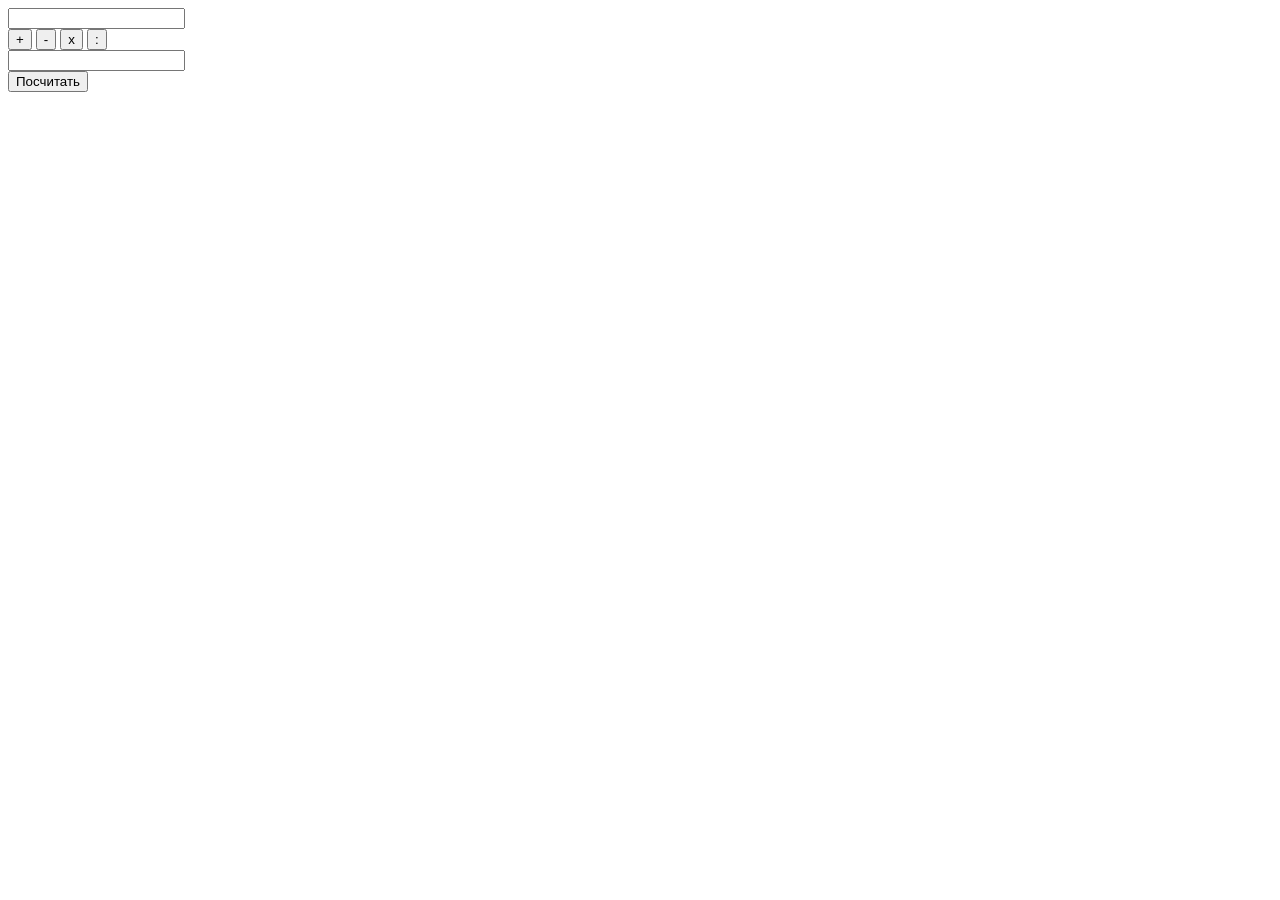
==== calc2.html @ e4fce2a7 "2.0 calc" ====
<!doctype html>
<html>
  <head>
    <meta charset="utf-8" />
    <meta http-equiv="X-UA-Compatible" content="IE=edge" />
    <title>хуятина</title>
    <meta name="viewport" content="width=device-width, initial-scale=1" />
    <link rel="stylesheet" type="text/css" media="screen" href="styles.css" />
  </head>
  <body>
    <script src="app.js"></script>
    <input id="num1" />
    <div id="operatorsBTN">
      <button id="plus" onclick="op = '+'">+</button>
      <button id="minus" onclick="op = '-'">-</button>
      <button id="times" onclick="op = '*'">x</button>
      <button id="divide" onclick="op = ':'">:</button>
    </div>
    <input id="num2" />
    <br />
    <button id="itog" onclick="func()">Посчитать</button>
    <p id="result"></p>
  </body>
</html>
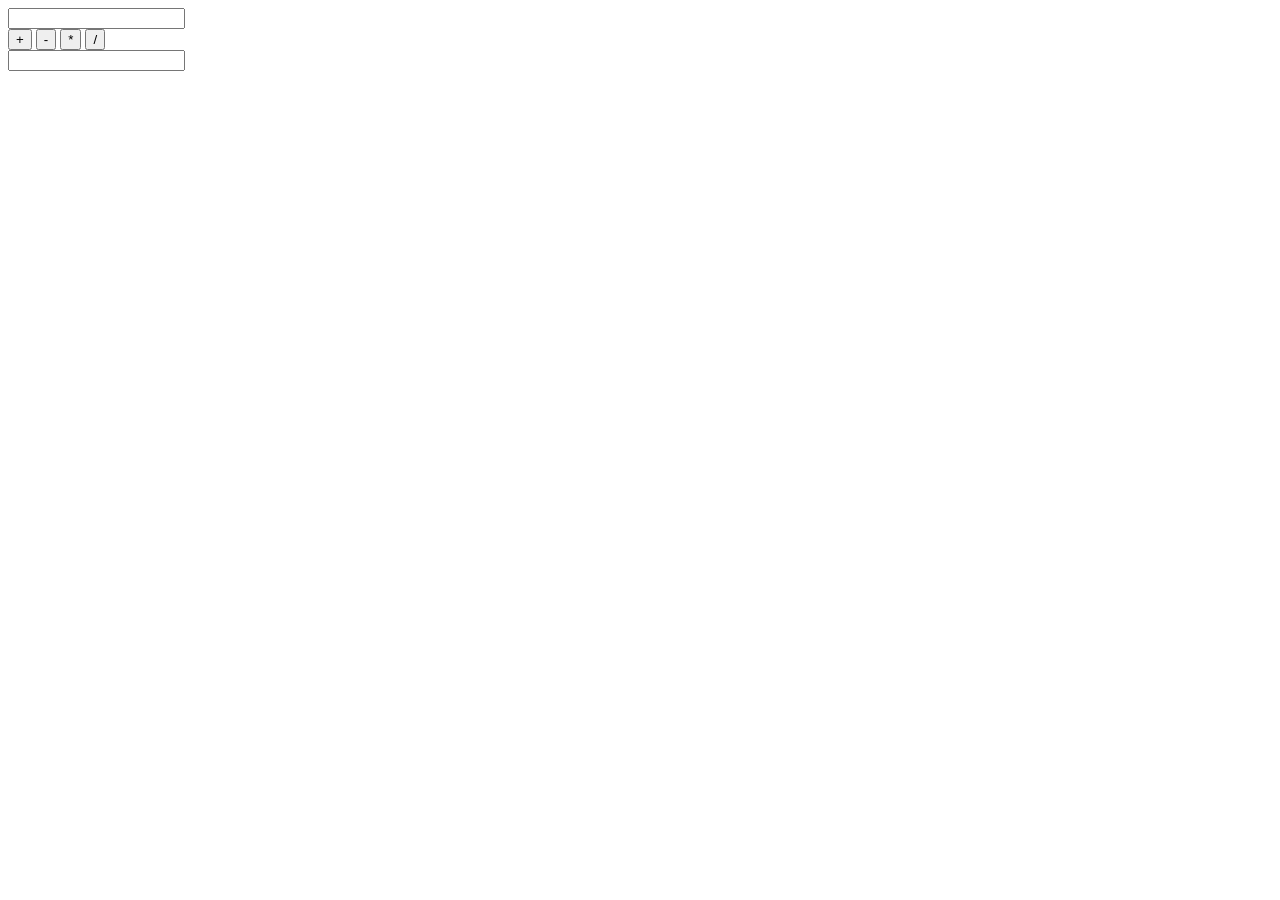
==== commit 999caf54: "CALC 3.0" ====
--- a/calc2.html
+++ b/calc2.html
@@ -8,17 +8,16 @@
     <link rel="stylesheet" type="text/css" media="screen" href="styles.css" />
   </head>
   <body>
-    <script src="app.js"></script>
     <input id="num1" />
-    <div id="operatorsBTN">
-      <button id="plus" onclick="op = '+'">+</button>
-      <button id="minus" onclick="op = '-'">-</button>
-      <button id="times" onclick="op = '*'">x</button>
-      <button id="divide" onclick="op = ':'">:</button>
+
+    <div>
+      <button onclick="calc('plus')">+</button>
+      <button onclick="calc('minus')">-</button>
+      <button onclick="calc('times')">*</button>
+      <button onclick="calc('divide')">/</button>
     </div>
     <input id="num2" />
-    <br />
-    <button id="itog" onclick="func()">Посчитать</button>
     <p id="result"></p>
+    <script src="app.js"></script>
   </body>
 </html>
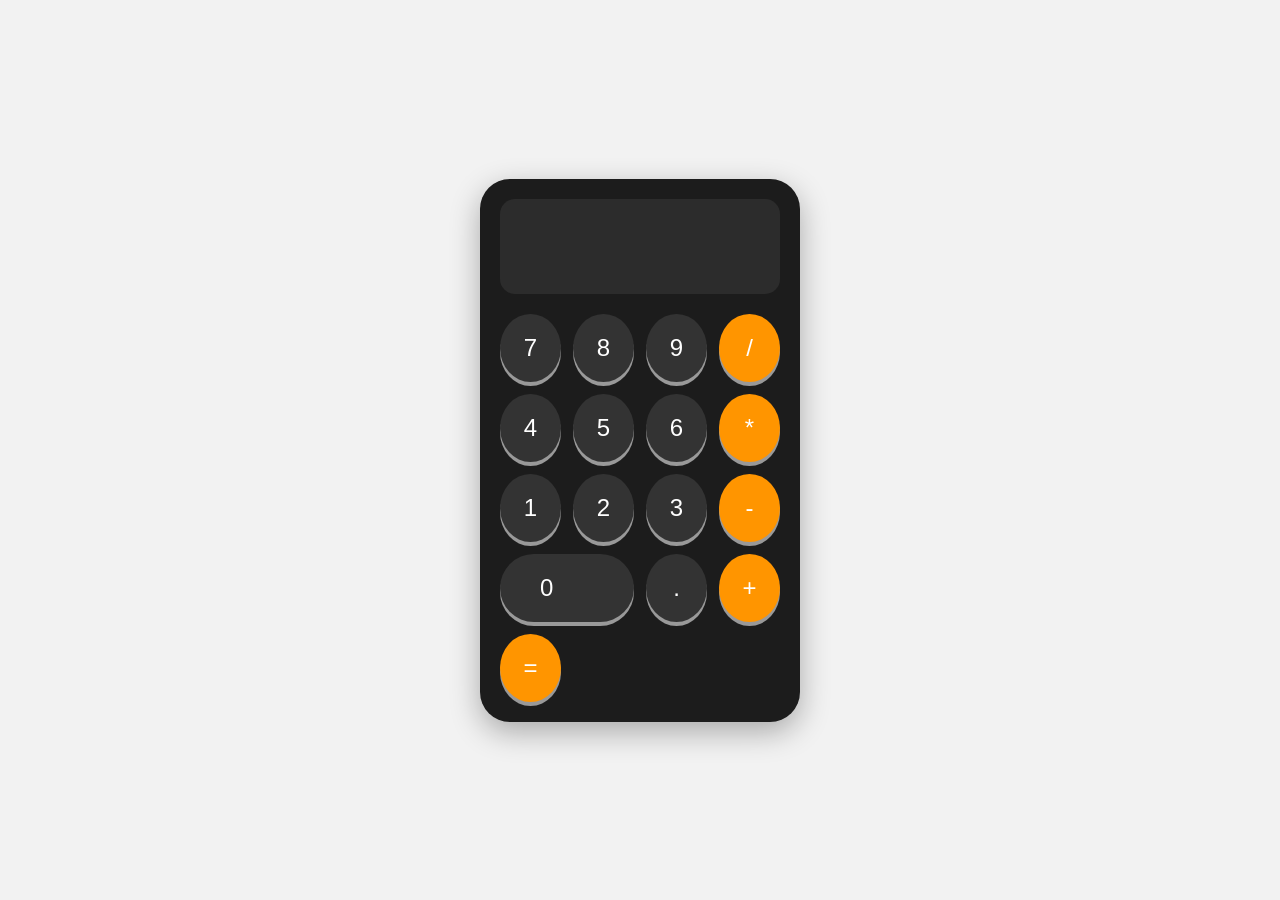
==== commit 8af18604: "calc 4.0" ====
--- a/calc2.html
+++ b/calc2.html
@@ -1,23 +1,39 @@
 <!doctype html>
-<html>
+<html lang="ru">
   <head>
     <meta charset="utf-8" />
     <meta http-equiv="X-UA-Compatible" content="IE=edge" />
-    <title>хуятина</title>
+    <title>iPhone Калькулятор</title>
     <meta name="viewport" content="width=device-width, initial-scale=1" />
-    <link rel="stylesheet" type="text/css" media="screen" href="styles.css" />
+    <link rel="stylesheet" href="styles.css" />
   </head>
   <body>
-    <input id="num1" />
+    <div class="calculator">
+      <input id="num1" readonly />
 
-    <div>
-      <button onclick="calc('plus')">+</button>
-      <button onclick="calc('minus')">-</button>
-      <button onclick="calc('times')">*</button>
-      <button onclick="calc('divide')">/</button>
+      <div class="buttons">
+        <button class="number">7</button>
+        <button class="number">8</button>
+        <button class="number">9</button>
+        <button class="operator">/</button>
+
+        <button class="number">4</button>
+        <button class="number">5</button>
+        <button class="number">6</button>
+        <button class="operator">*</button>
+
+        <button class="number">1</button>
+        <button class="number">2</button>
+        <button class="number">3</button>
+        <button class="operator">-</button>
+
+        <button class="number zero">0</button>
+        <button class="number">.</button>
+        <button class="operator">+</button>
+        <button class="operator equal">=</button>
+      </div>
     </div>
-    <input id="num2" />
-    <p id="result"></p>
+
     <script src="app.js"></script>
   </body>
 </html>
--- a/styles.css
+++ b/styles.css
@@ -0,0 +1,94 @@
+/* Сброс базовых стилей */
+* {
+  box-sizing: border-box;
+  margin: 0;
+  padding: 0;
+  font-family:
+    -apple-system, BlinkMacSystemFont, "Segoe UI", Roboto, sans-serif;
+}
+
+/* Фон */
+body {
+  display: flex;
+  justify-content: center;
+  align-items: center;
+  height: 100vh;
+  background: #f2f2f2;
+}
+
+/* Контейнер калькулятора */
+.calculator {
+  width: 320px;
+  padding: 20px;
+  border-radius: 30px;
+  background: #1c1c1c;
+  box-shadow: 0 10px 30px rgba(0, 0, 0, 0.3);
+}
+
+/* Поле ввода */
+#num1 {
+  width: 100%;
+  padding: 25px;
+  margin-bottom: 20px;
+  font-size: 2.5rem;
+  text-align: right;
+  border: none;
+  border-radius: 15px;
+  background: #2c2c2c;
+  color: white;
+}
+
+/* Сетка кнопок */
+.buttons {
+  display: grid;
+  grid-template-columns: repeat(4, 1fr);
+  gap: 12px;
+}
+
+/* Кнопки */
+button {
+  padding: 20px 0;
+  font-size: 1.5rem;
+  border: none;
+  border-radius: 50%;
+  cursor: pointer;
+  transition: all 0.15s ease-in-out;
+  box-shadow: 0 4px #999;
+}
+
+/* Эффект нажатия */
+button:active {
+  transform: translateY(2px);
+  box-shadow: 0 2px #666;
+}
+
+/* Числовые кнопки */
+button.number {
+  background: #333;
+  color: white;
+}
+
+/* Кнопка "0" растягивается на два столбца */
+button.zero {
+  grid-column: span 2;
+  border-radius: 50px;
+  text-align: left;
+  padding-left: 40px;
+}
+
+/* Кнопки операторов */
+button.operator {
+  background: #ff9500;
+  color: white;
+}
+
+/* Кнопка "=" */
+button.equal {
+  background: #ff9500;
+  color: white;
+}
+
+/* Наведение */
+button:hover {
+  opacity: 0.9;
+}
